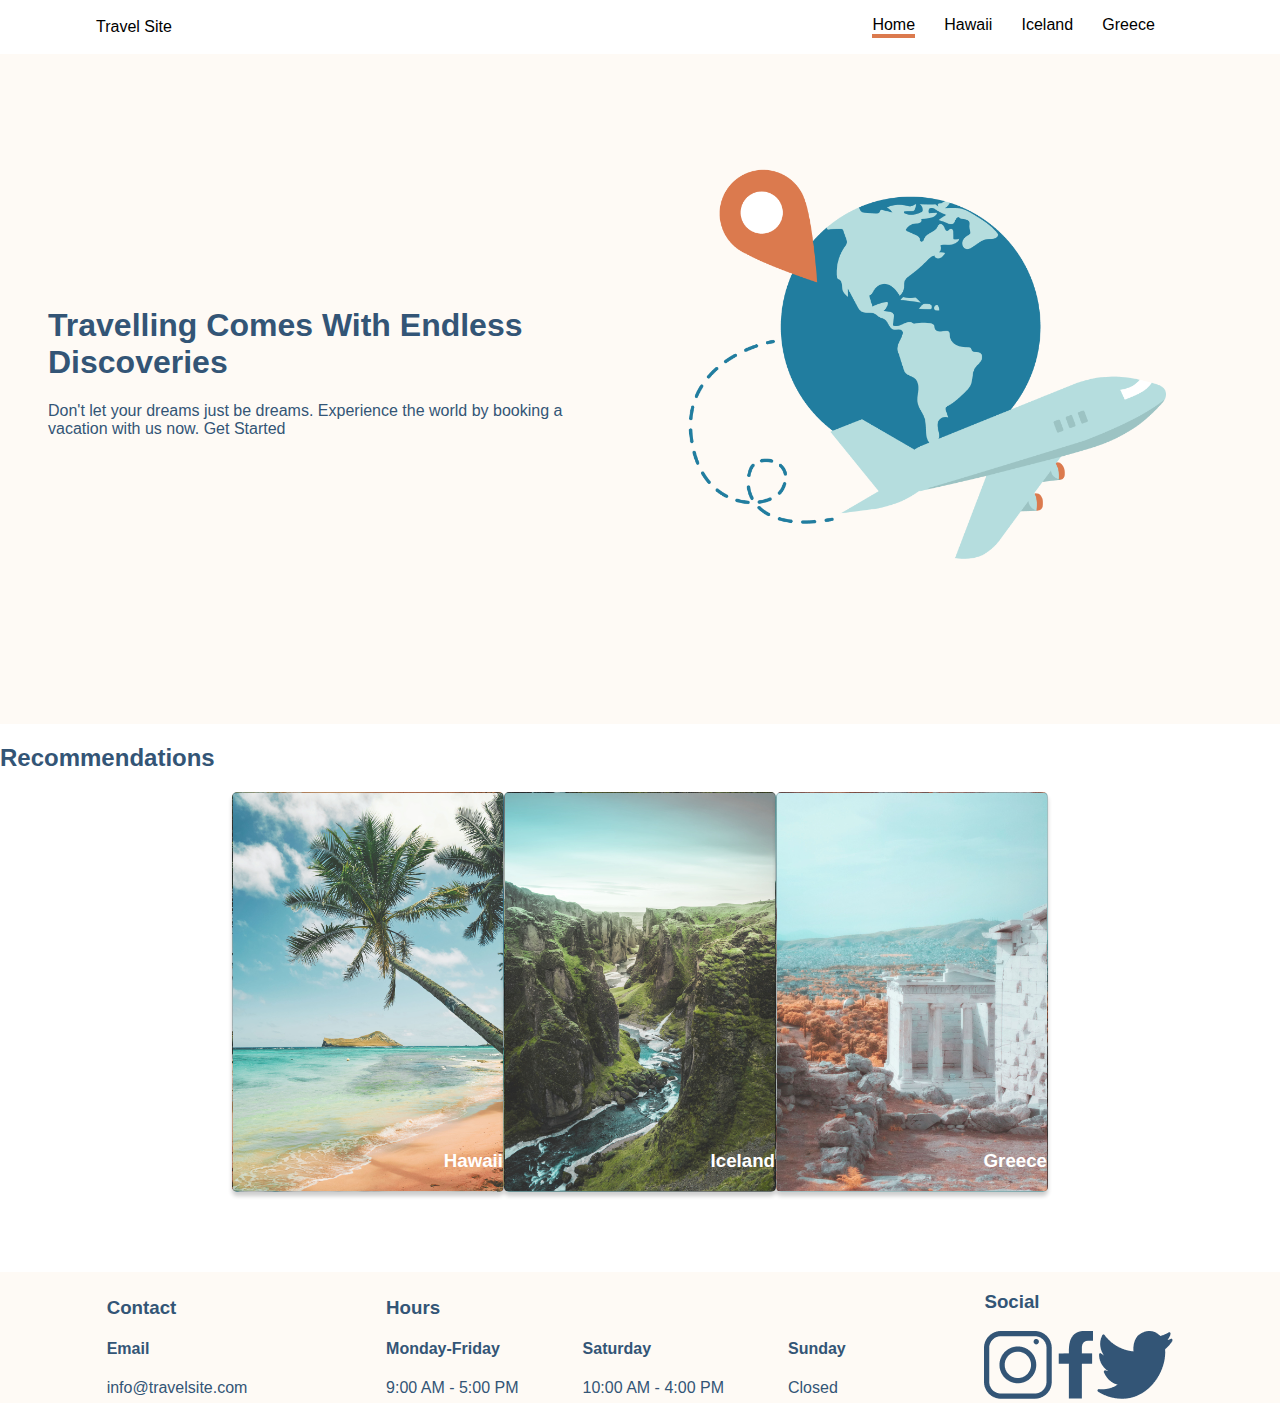
==== index.html @ 90b5f325 "add border bottom to nav link of current page" ====
<!DOCTYPE html>
<html lang="en">
<head>
    <meta charset="UTF-8">
    <meta http-equiv="X-UA-Compatible" content="IE=edge">
    <meta name="viewport" content="width=device-width, initial-scale=1.0">
    <title>Travel Site</title>
    <link rel="stylesheet" href="./css/global.css">
    <link rel="stylesheet" href="./css/main.css">
</head>

<body>
    
<header>
    <nav class="navigation">

        <a href="./index.html" class="navigation__link navigation__link--logo">Travel Site</a>
        <ul class="navigation__list">
        
            <a href="./index.html" class="navigation__link">
                <li class="navigation__item navigation__item--selected">Home</li>
            </a>
            <a href="./pages/hawaii.html" class="navigation__link">
                <li class="navigation__item">Hawaii</li>
            </a>
            <a href="./pages/iceland.html" class="navigation__link">
                <li class="navigation__item">Iceland</li>
            </a>
            <a href="./pages/greece.html" class="navigation__link">
                <li class="navigation__item">Greece</li>
            </a>
        </ul>

    </nav>
</header>
    

<main>
        <section  class="hero">
            <div class="hero__section">
                <h1>Travelling Comes With Endless Discoveries</h1>
                <span>Don't let your dreams just be dreams. Experience the world by booking a vacation with us now.</span>
                <span>Get Started</span>
            </div>
            <div class="hero__section">
                <img src="./assets/hero.png" alt="airplane travel image" class="hero__image">
            </div>
        </section>

        <section>
            <h2>Recommendations</h2>

            <div class="card-container">


                <a href="./pages/hawaii.html" class="card__link card__link--hawaii">
                        <h3 class="card__destination">Hawaii</h3>
                </a>
                <a href="./pages/iceland.html" class="card__link card__link--iceland">
                            <h3 class="card__destination">Iceland</h3>
                </a>
                <a href="./pages/greece.html" class="card__link card__link--greece">
                        <h3 class="card__destination">Greece</h3>
                    
                </a>
            </div>
        </section>

</main>

<footer class="footer">

    <section class="footer-section">
        <h3>Contact</h3>

        <h4>Email</h4>
        <span>info@travelsite.com</span>

    </section>
    <section class="footer-section footer-section__hours">
        <div class="footer-section__div">
            <h3>Hours</h3>
        
            <h4>Monday-Friday</h4>
            <span>9:00 AM - 5:00 PM</span>
        </div>
    

        <div class="footer-section__div footer-section__bottom">
            <h4>Saturday</h4>
            <span>10:00 AM - 4:00 PM</span>
        </div>
        
    
        <div class="footer-section__div footer-section__bottom">
            <h4>Sunday</h4>
            <span>Closed</span>
        </div>
        
    </section>

    <section class="footer-section">
        <h3>Social</h3>
        <a href="http://www.instagram.com"><img src="./assets/icon-instagram.png" alt="instagram"></a>
        <a href="http://www.facebook.com"><img src="./assets/icon-facebook.png" alt="facebook"></a>
        <a href="http://www.twitter.com"><img src="./assets/icon-twitter.png" alt="twitter"></a>
    </section>


</footer>











</body>
</html>
---- css/global.css ----
*, *::before, *::after {
    box-sizing: border-box;
}

body {
    font-family: Verdana, Geneva, Tahoma, sans-serif;
    background-color: #FFF;
    color:#335576;
    padding: 0;
    margin: 0;
}

.navigation {
    display: flex;
    justify-content: space-between;
    align-items: center;
    position: fixed;
    top: 0;
    background-color: #FFF;
    width: 100%;
    padding: 0 6em;
}

.navigation__text,
.navigation__link {
    color: #000;
}

.navigation__list {
    display: flex;
    justify-content: space-evenly;
    width: 35%;

}

.navigation__list,
.card__list {
    list-style-type: none;
}

.navigation__link,
.card__link {
    text-decoration: none;
}



.hero,
.footer {
    background-color: #FEFAF5;
}

.card-container {
    display: flex;
    justify-content: center;
    padding-bottom: 5em;
}

.card__div, 
.card__link {
    height: 25rem;
    width: 17rem;
    border: 1px solid rgba(0,0,0,0.2); 
    border-radius: 5px;
    box-shadow: 0 4px 4px rgba(0,0,0,0.2);
}

.card__link {
    display: flex;
}


.footer {
    display: flex;
    justify-content: space-evenly;
    align-items: center;
}

.footer-section__hours {
 display: flex;
}

.footer-section__div {
    padding: 0 2em;
}

.footer-section__bottom {
    align-self: flex-end;
}
---- css/main.css ----
.navigation__item--selected {
    border-bottom: 4px solid #DB7A4E;
}

.hero {
    display: flex;
    align-items: center;
    padding: 7em 0;
}

.hero__section {
    width: 50%;
    padding: 3em;
}

.hero__image {
    height: 25em;
}

.card__link {
    background-position: center;
    background-size: 100% 100%;
    justify-content: flex-end;
}


.card__image {
    height: 20em;

}

.card__link--hawaii {
    background-image: url(../assets/hawaii.jpg);
}

.card__link--iceland {
    background-image: url(../assets/iceland.jpg);

}

.card__link--greece {
    background-image: url(../assets/greece.jpg);
}

.card__destination {
    align-self: flex-end;
    justify-self: center;
    color: #FFF;
}
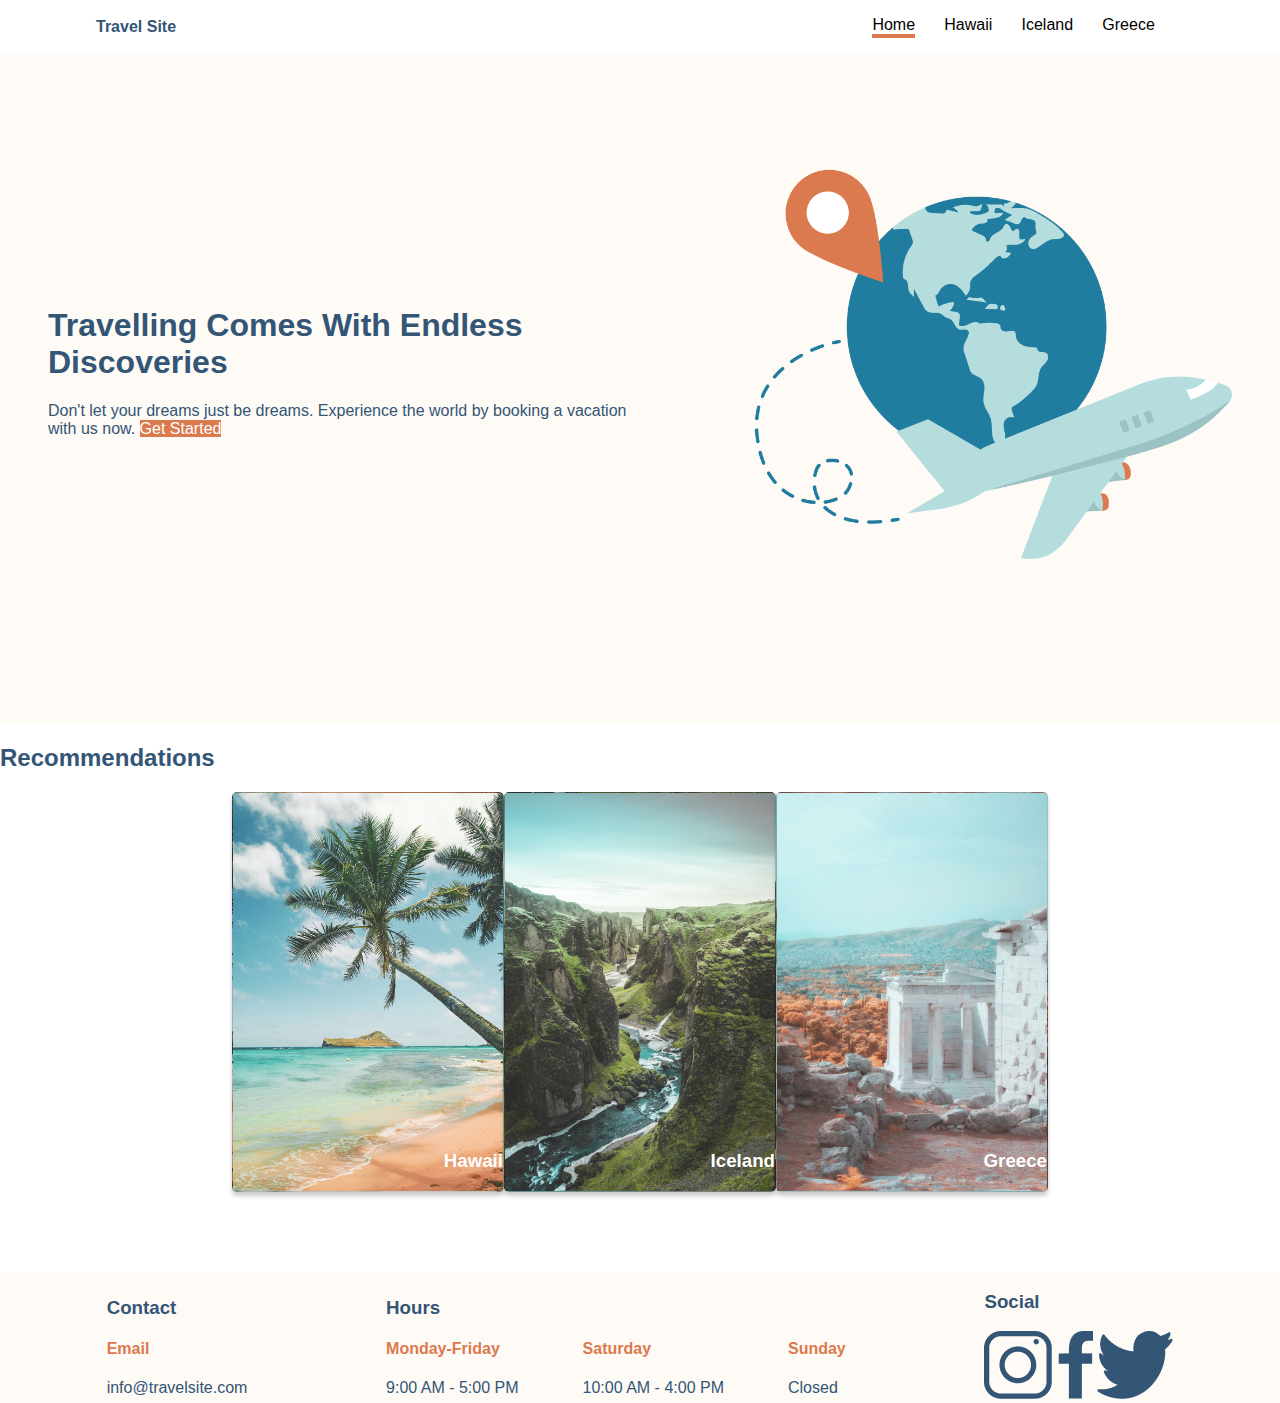
==== commit 4fb4dfc9: "style pages according to visual design requirements" ====
--- a/index.html
+++ b/index.html
@@ -40,7 +40,7 @@
             <div class="hero__section">
                 <h1>Travelling Comes With Endless Discoveries</h1>
                 <span>Don't let your dreams just be dreams. Experience the world by booking a vacation with us now.</span>
-                <span>Get Started</span>
+                <span class="hero__button">Get Started</span>
             </div>
             <div class="hero__section">
                 <img src="./assets/hero.png" alt="airplane travel image" class="hero__image">
@@ -73,7 +73,7 @@
     <section class="footer-section">
         <h3>Contact</h3>
 
-        <h4>Email</h4>
+        <h4 class="footer__subtitle">Email</h4>
         <span>info@travelsite.com</span>
 
     </section>
@@ -81,19 +81,19 @@
         <div class="footer-section__div">
             <h3>Hours</h3>
         
-            <h4>Monday-Friday</h4>
+            <h4 class="footer__subtitle">Monday-Friday</h4>
             <span>9:00 AM - 5:00 PM</span>
         </div>
     
 
         <div class="footer-section__div footer-section__bottom">
-            <h4>Saturday</h4>
+            <h4 class="footer__subtitle">Saturday</h4>
             <span>10:00 AM - 4:00 PM</span>
         </div>
         
     
         <div class="footer-section__div footer-section__bottom">
-            <h4>Sunday</h4>
+            <h4 class="footer__subtitle">Sunday</h4>
             <span>Closed</span>
         </div>
         
--- a/css/global.css
+++ b/css/global.css
@@ -41,6 +41,11 @@
 .navigation__link,
 .card__link {
     text-decoration: none;
+}
+
+.navigation__link--logo {
+    color: #335576;
+    font-weight: 800;
 }
 
 
@@ -88,6 +93,9 @@
     align-self: flex-end;
 }
 
+.footer__subtitle {
+    color: #DB7A4E;
+}
 
 
 
--- a/css/main.css
+++ b/css/main.css
@@ -9,8 +9,12 @@
 }
 
 .hero__section {
-    width: 50%;
     padding: 3em;
+}
+
+.hero__button {
+    background-color: #DB7A4E;
+    color: #FFF;
 }
 
 .hero__image {
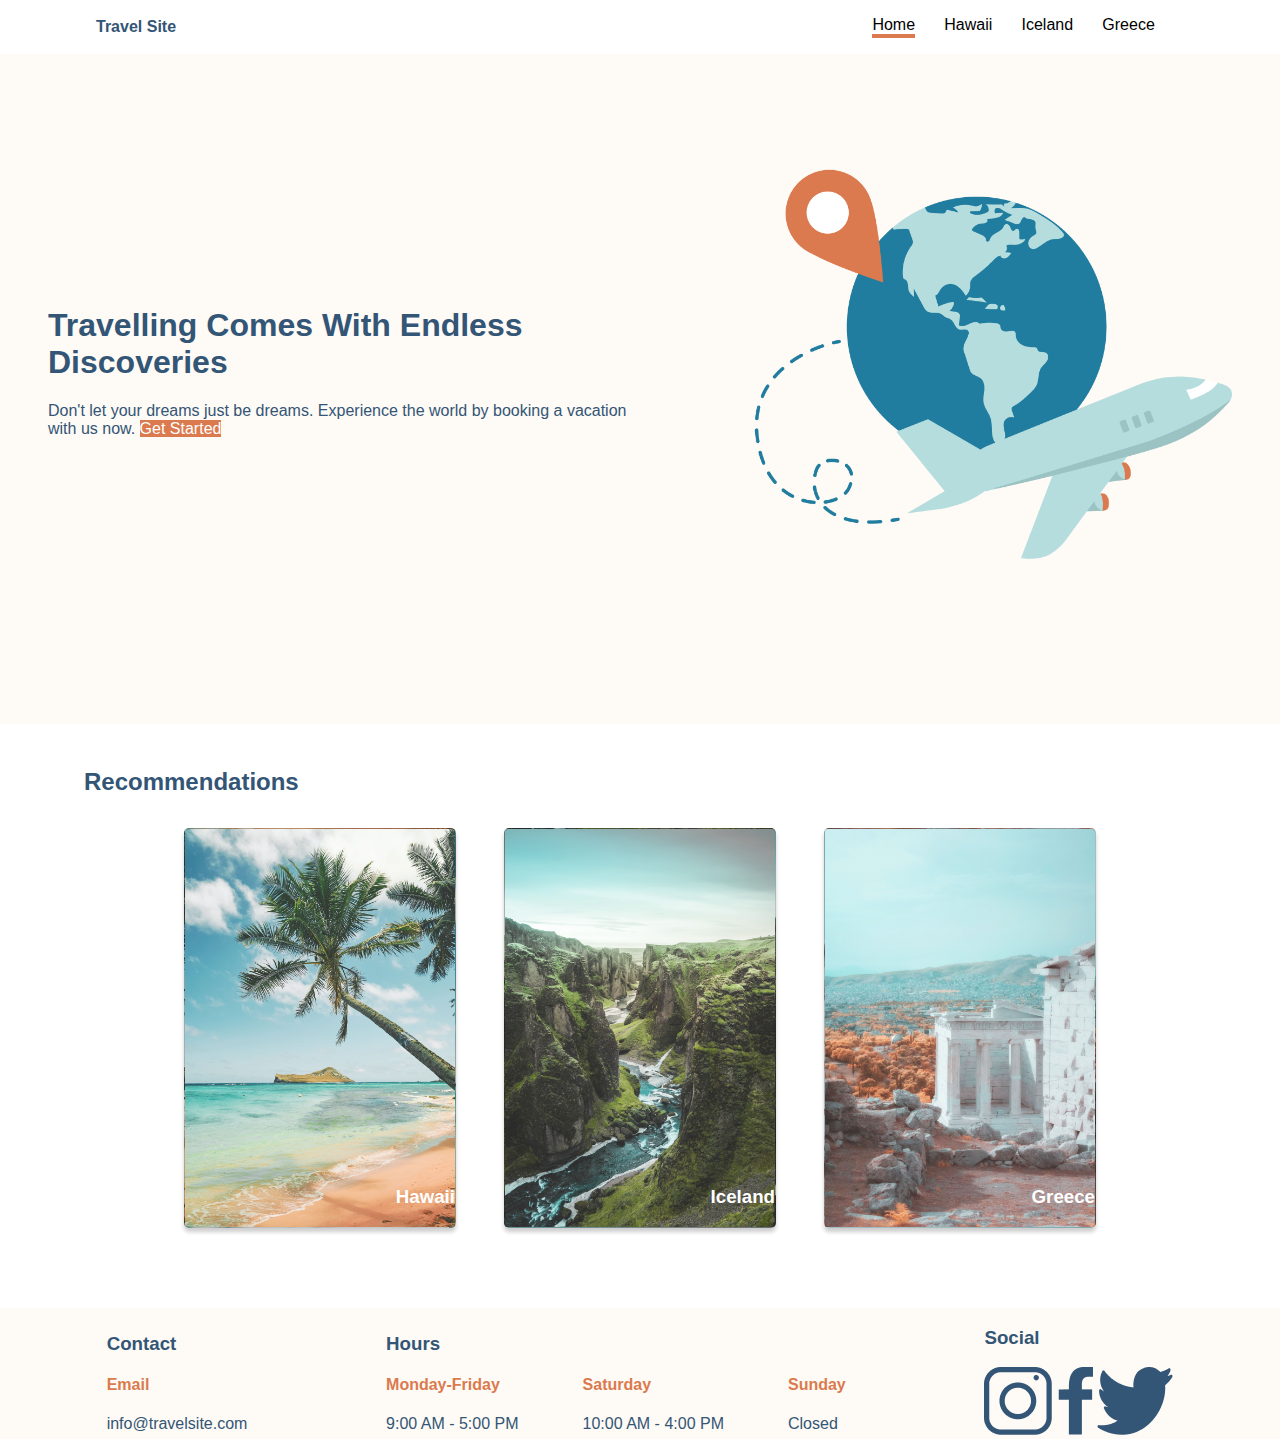
==== commit acb819b3: "style card components according to mockup" ====
--- a/index.html
+++ b/index.html
@@ -47,8 +47,8 @@
             </div>
         </section>
 
-        <section>
-            <h2>Recommendations</h2>
+        <section class="recommendations">
+            <h2 class="recommendations__title">Recommendations</h2>
 
             <div class="card-container">
 
--- a/css/global.css
+++ b/css/global.css
@@ -70,6 +70,11 @@
     box-shadow: 0 4px 4px rgba(0,0,0,0.2);
 }
 
+.card__div--middle,
+.card__link--iceland {
+    margin: 0 3em;
+}
+
 .card__link {
     display: flex;
 }
--- a/css/main.css
+++ b/css/main.css
@@ -19,6 +19,10 @@
 
 .hero__image {
     height: 25em;
+}
+
+.recommendations__title {
+    padding: 1em 0 0.5em 3.5em;
 }
 
 .card__link {
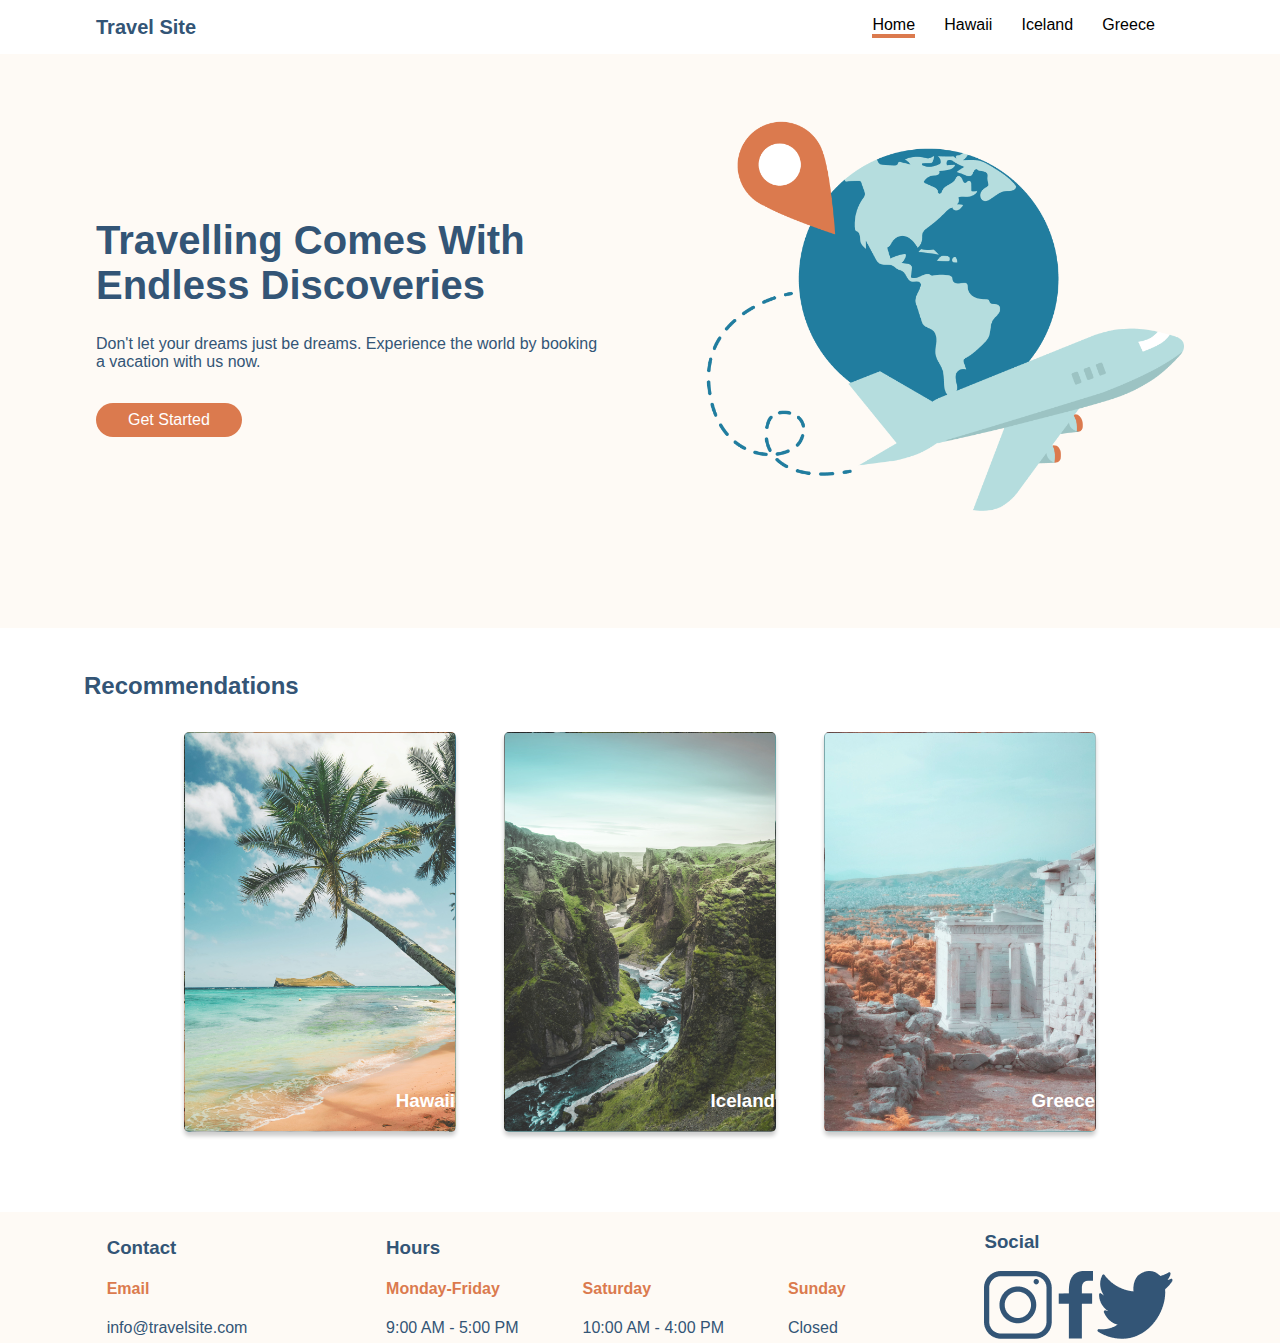
==== commit 1d3eb048: "style hero section according to mockup" ====
--- a/index.html
+++ b/index.html
@@ -37,9 +37,9 @@
 
 <main>
         <section  class="hero">
-            <div class="hero__section">
-                <h1>Travelling Comes With Endless Discoveries</h1>
-                <span>Don't let your dreams just be dreams. Experience the world by booking a vacation with us now.</span>
+            <div class="hero-section">
+                <h1 class="hero__title">Travelling Comes With Endless Discoveries</h1>
+                <span class="hero__text">Don't let your dreams just be dreams. Experience the world by booking a vacation with us now.</span>
                 <span class="hero__button">Get Started</span>
             </div>
             <div class="hero__section">
--- a/css/global.css
+++ b/css/global.css
@@ -46,6 +46,7 @@
 .navigation__link--logo {
     color: #335576;
     font-weight: 800;
+    font-size: 1.25rem;
 }
 
 
--- a/css/main.css
+++ b/css/main.css
@@ -8,17 +8,31 @@
     padding: 7em 0;
 }
 
-.hero__section {
-    padding: 3em;
+.hero-section {
+    padding: 0 6em;
+}
+
+.hero__title {
+    font-size: 2.5em;
+}
+
+.hero__text {
+    display: inline-block;
 }
 
 .hero__button {
     background-color: #DB7A4E;
     color: #FFF;
+    display: block;
+    width: fit-content;
+    padding: 0.5em 2em;
+    border-radius: 20px;
+    margin-top: 2em;
 }
 
 .hero__image {
     height: 25em;
+    padding-right: 6em;
 }
 
 .recommendations__title {
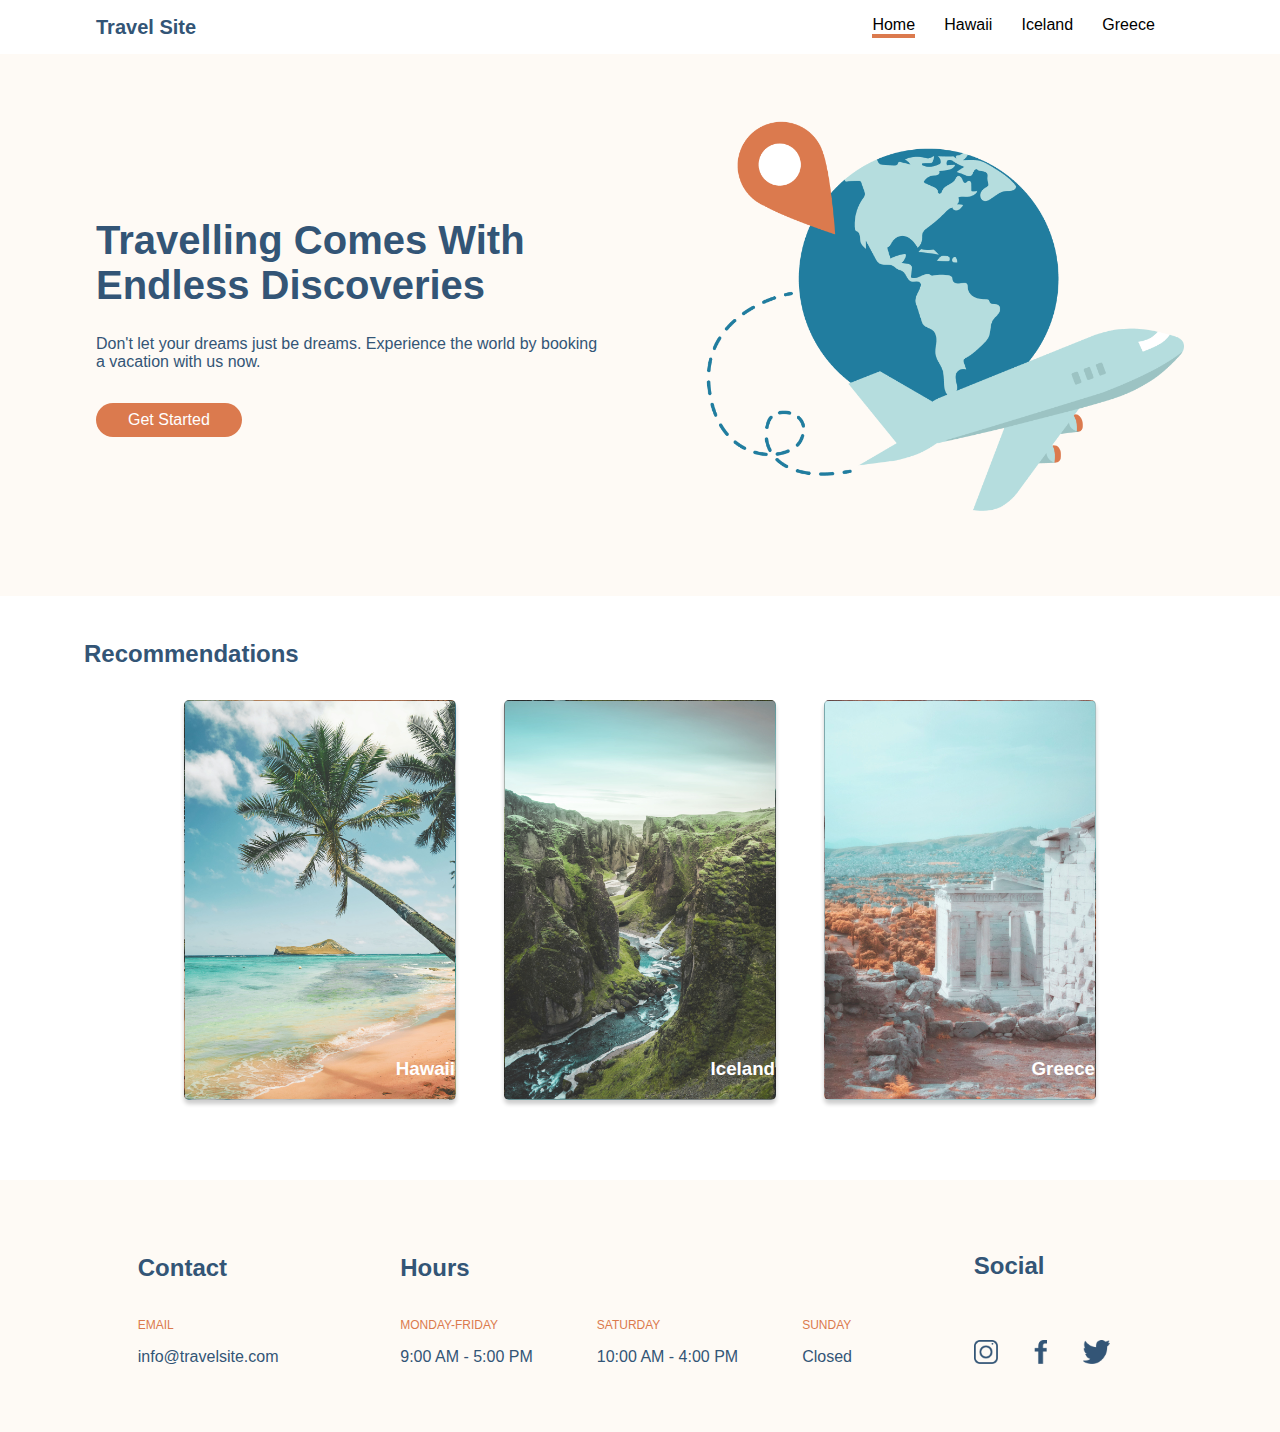
==== commit a9d80dba: "style footer according to mockups" ====
--- a/index.html
+++ b/index.html
@@ -71,39 +71,39 @@
 <footer class="footer">
 
     <section class="footer-section">
-        <h3>Contact</h3>
+        <h3 class="footer__title">Contact</h3>
 
         <h4 class="footer__subtitle">Email</h4>
-        <span>info@travelsite.com</span>
+        <span class="footer__text">info@travelsite.com</span>
 
     </section>
     <section class="footer-section footer-section__hours">
         <div class="footer-section__div">
-            <h3>Hours</h3>
+            <h3 class="footer__title">Hours</h3>
         
             <h4 class="footer__subtitle">Monday-Friday</h4>
-            <span>9:00 AM - 5:00 PM</span>
+            <span class="footer__text">9:00 AM - 5:00 PM</span>
         </div>
     
 
         <div class="footer-section__div footer-section__bottom">
             <h4 class="footer__subtitle">Saturday</h4>
-            <span>10:00 AM - 4:00 PM</span>
+            <span class="footer__text">10:00 AM - 4:00 PM</span>
         </div>
         
     
         <div class="footer-section__div footer-section__bottom">
             <h4 class="footer__subtitle">Sunday</h4>
-            <span>Closed</span>
+            <span class="footer__text">Closed</span>
         </div>
         
     </section>
 
     <section class="footer-section">
-        <h3>Social</h3>
-        <a href="http://www.instagram.com"><img src="./assets/icon-instagram.png" alt="instagram"></a>
-        <a href="http://www.facebook.com"><img src="./assets/icon-facebook.png" alt="facebook"></a>
-        <a href="http://www.twitter.com"><img src="./assets/icon-twitter.png" alt="twitter"></a>
+        <h3 class="footer__title">Social</h3>
+        <a href="http://www.instagram.com"><img src="./assets/icon-instagram.png" alt="instagram" class="footer__icon"></a>
+        <a href="http://www.facebook.com"><img src="./assets/icon-facebook.png" alt="facebook" class="footer__icon"></a>
+        <a href="http://www.twitter.com"><img src="./assets/icon-twitter.png" alt="twitter" class="footer__icon"></a>
     </section>
 
 
--- a/css/global.css
+++ b/css/global.css
@@ -85,23 +85,37 @@
     display: flex;
     justify-content: space-evenly;
     align-items: center;
+    padding: 3em 3em 4em 3em;
+}
+
+.footer__title {
+    font-size: 1.5em;
+    padding-bottom: 0.5em;
+}
+
+.footer__subtitle {
+    color: #DB7A4E;
+    font-size: 0.75em;
+    text-transform: uppercase;
+    font-weight: 300;
 }
 
 .footer-section__hours {
- display: flex;
+    display: flex;
 }
 
 .footer-section__div {
     padding: 0 2em;
 }
-
 .footer-section__bottom {
     align-self: flex-end;
 }
 
-.footer__subtitle {
-    color: #DB7A4E;
+.footer__icon {
+    height: 1.5em;
+    margin: 1.5em 2em 0 0;
 }
 
 
 
+
--- a/css/main.css
+++ b/css/main.css
@@ -5,7 +5,7 @@
 .hero {
     display: flex;
     align-items: center;
-    padding: 7em 0;
+    padding: 7em 0 5em 0;
 }
 
 .hero-section {
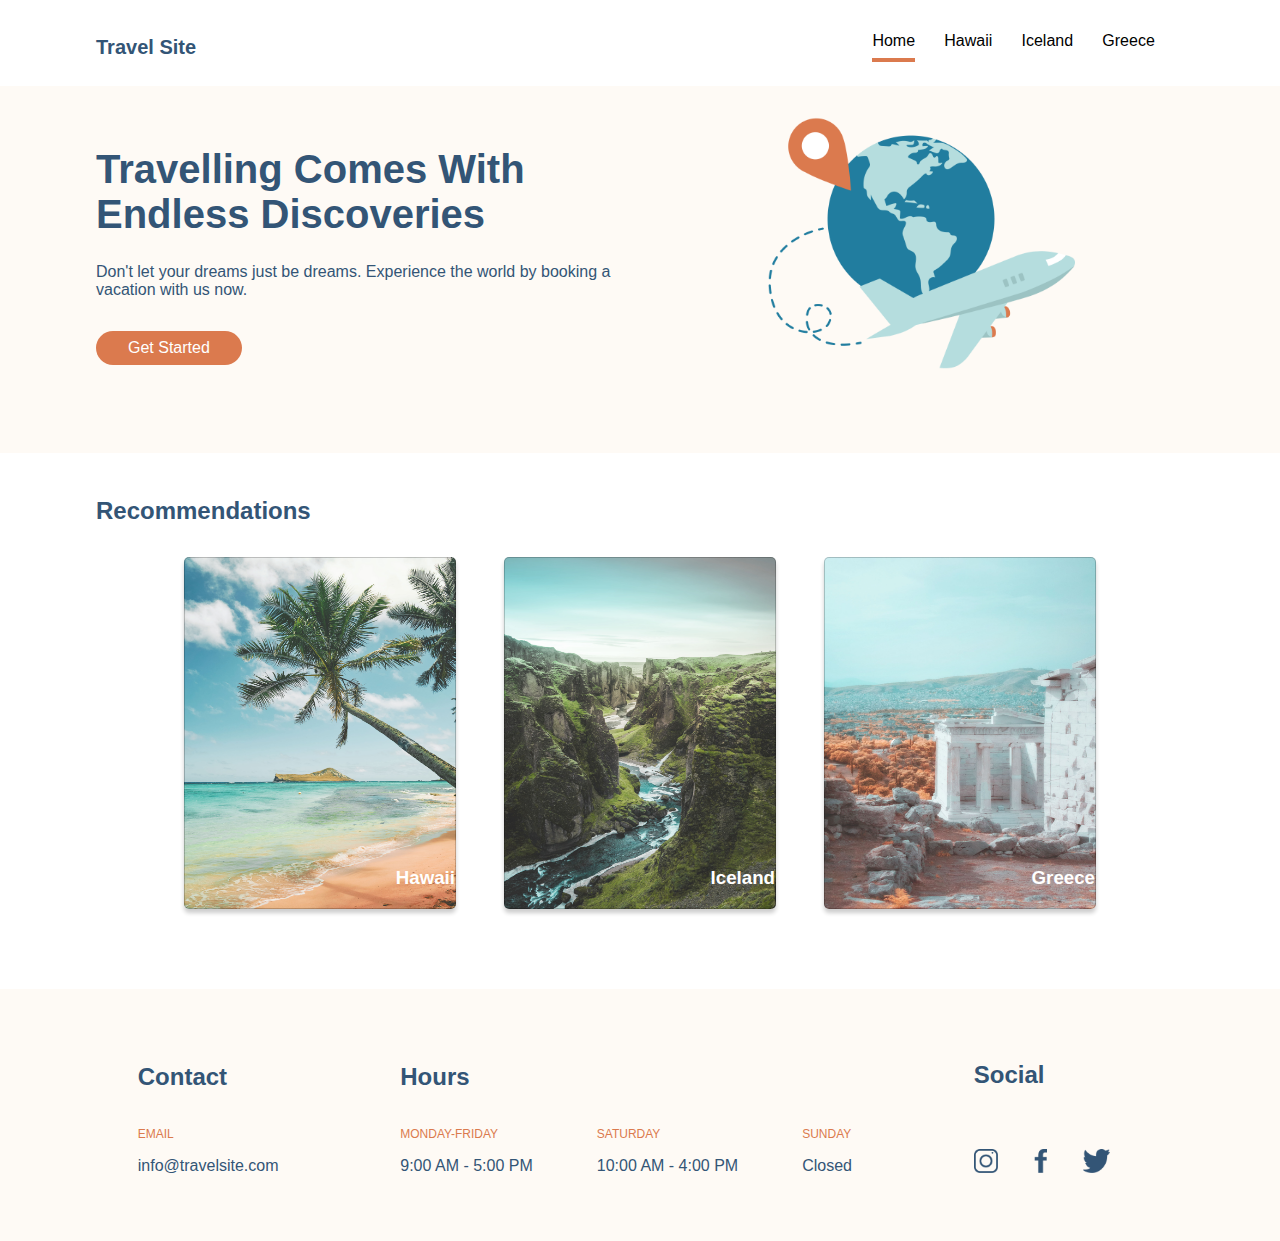
==== commit ac36fe0a: "resize hero image" ====
--- a/index.html
+++ b/index.html
@@ -37,12 +37,12 @@
 
 <main>
         <section  class="hero">
-            <div class="hero-section">
+            <div class="hero-section hero-section--text">
                 <h1 class="hero__title">Travelling Comes With Endless Discoveries</h1>
                 <span class="hero__text">Don't let your dreams just be dreams. Experience the world by booking a vacation with us now.</span>
                 <span class="hero__button">Get Started</span>
             </div>
-            <div class="hero__section">
+            <div class="hero__section hero-section--image ">
                 <img src="./assets/hero.png" alt="airplane travel image" class="hero__image">
             </div>
         </section>
--- a/css/global.css
+++ b/css/global.css
@@ -8,6 +8,7 @@
     color:#335576;
     padding: 0;
     margin: 0;
+    width: 100vw;
 }
 
 .navigation {
@@ -16,9 +17,10 @@
     align-items: center;
     position: fixed;
     top: 0;
+    width: 100%;
     background-color: #FFF;
-    width: 100%;
-    padding: 0 6em;
+    padding: 1em 6em 0.5em 6em;
+
 }
 
 .navigation__text,
@@ -49,6 +51,10 @@
     font-size: 1.25rem;
 }
 
+.navigation__item {
+    padding-bottom: 0.5em;
+}
+
 
 
 .hero,
@@ -64,7 +70,7 @@
 
 .card__div, 
 .card__link {
-    height: 25rem;
+    height: 22rem;
     width: 17rem;
     border: 1px solid rgba(0,0,0,0.2); 
     border-radius: 5px;
@@ -86,6 +92,7 @@
     justify-content: space-evenly;
     align-items: center;
     padding: 3em 3em 4em 3em;
+
 }
 
 .footer__title {
--- a/css/main.css
+++ b/css/main.css
@@ -3,13 +3,23 @@
 }
 
 .hero {
+    background-color: #FEFAF5;
     display: flex;
     align-items: center;
+    justify-content: space-between;
     padding: 7em 0 5em 0;
 }
 
 .hero-section {
     padding: 0 6em;
+}
+
+.hero-section--text {
+    width: 60%;
+}
+
+.hero-section--image {
+    width: 40%;
 }
 
 .hero__title {
@@ -31,17 +41,16 @@
 }
 
 .hero__image {
-    height: 25em;
-    padding-right: 6em;
+    width: 60%;
 }
 
 .recommendations__title {
-    padding: 1em 0 0.5em 3.5em;
+    padding: 1em 0 0.5em 4em;
 }
 
 .card__link {
     background-position: center;
-    background-size: 100% 100%;
+    background-size: 101% 101%;
     justify-content: flex-end;
 }
 
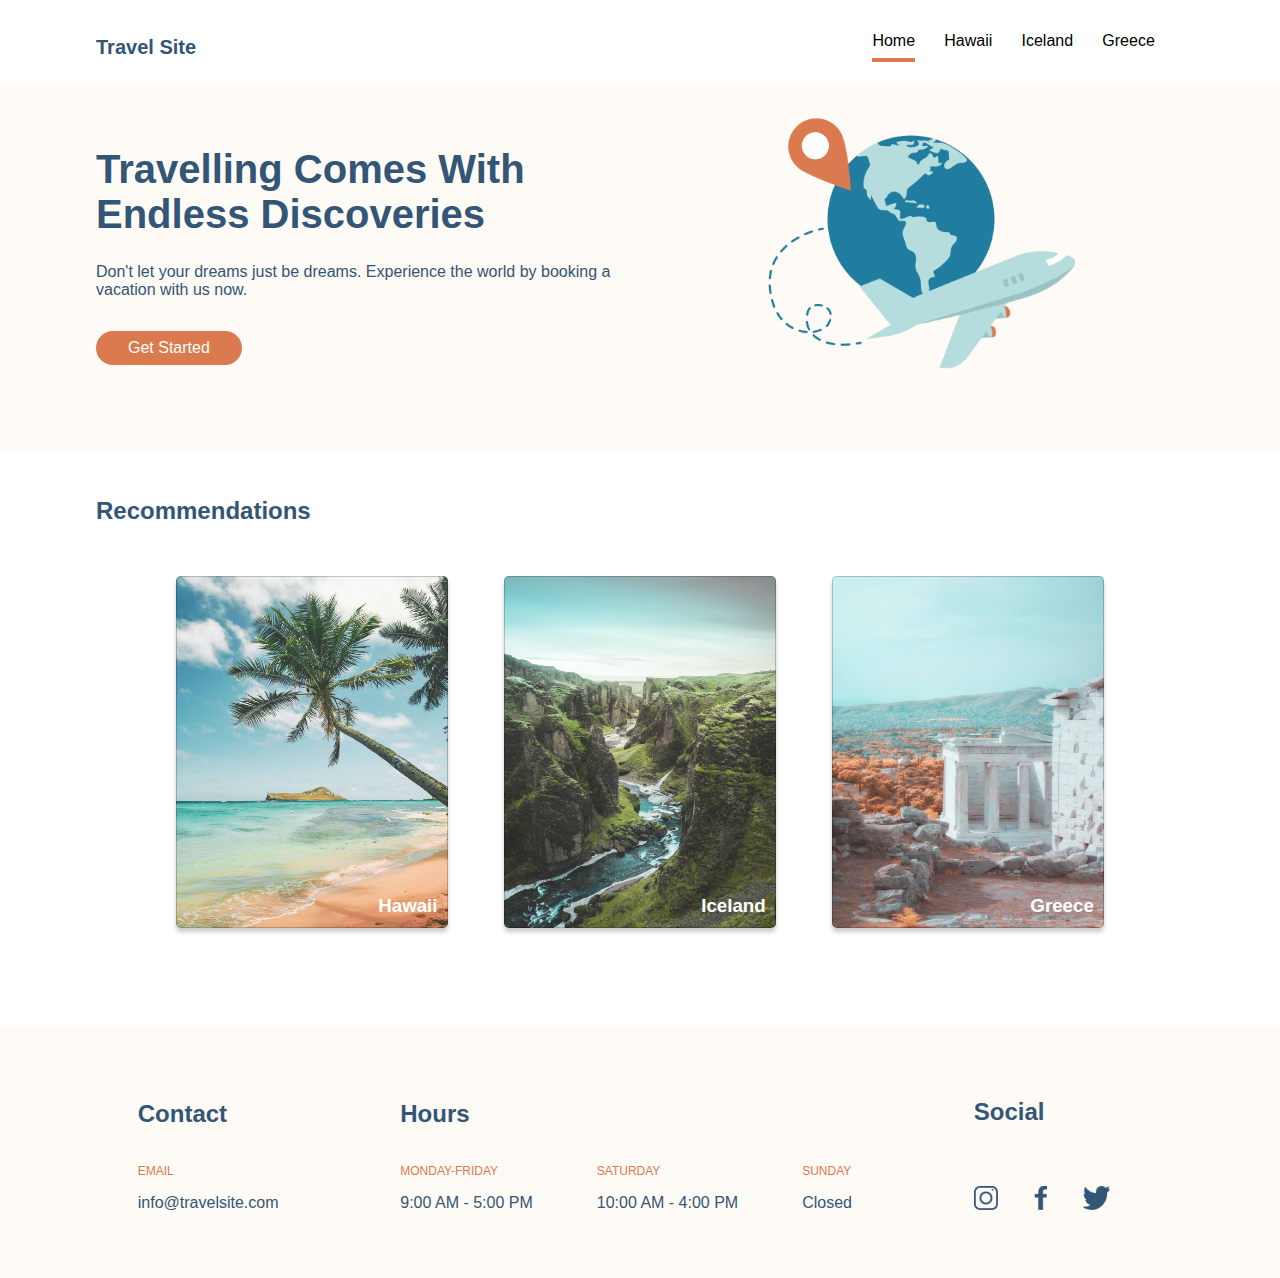
==== commit 5c4f1587: "fix anchor tags, remove extra spacing" ====
--- a/index.html
+++ b/index.html
@@ -1,5 +1,6 @@
 <!DOCTYPE html>
 <html lang="en">
+
 <head>
     <meta charset="UTF-8">
     <meta http-equiv="X-UA-Compatible" content="IE=edge">
@@ -10,114 +11,83 @@
 </head>
 
 <body>
-    
-<header>
-    <nav class="navigation">
-
-        <a href="./index.html" class="navigation__link navigation__link--logo">Travel Site</a>
-        <ul class="navigation__list">
-        
-            <a href="./index.html" class="navigation__link">
-                <li class="navigation__item navigation__item--selected">Home</li>
-            </a>
-            <a href="./pages/hawaii.html" class="navigation__link">
-                <li class="navigation__item">Hawaii</li>
-            </a>
-            <a href="./pages/iceland.html" class="navigation__link">
-                <li class="navigation__item">Iceland</li>
-            </a>
-            <a href="./pages/greece.html" class="navigation__link">
-                <li class="navigation__item">Greece</li>
-            </a>
-        </ul>
-
-    </nav>
-</header>
-    
-
-<main>
-        <section  class="hero">
+    <header>
+        <nav class="navigation">
+            <a href="./index.html" class="navigation__link navigation__link--logo">Travel Site</a>
+            <ul class="navigation__list">
+                <li class="navigation__item navigation__item--selected">
+                    <a href="./index.html" class="navigation__link">Home</a>
+                </li>
+                <li class="navigation__item">
+                    <a href="./pages/hawaii.html" class="navigation__link">Hawaii</a>
+                </li>
+                <li class="navigation__item">
+                    <a href="./pages/iceland.html" class="navigation__link">Iceland</a>
+                </li>
+                <li class="navigation__item">
+                    <a href="./pages/greece.html" class="navigation__link">Greece</a>
+                </li>
+            </ul>
+        </nav>
+    </header>
+    <main>
+        <section class="hero">
             <div class="hero-section hero-section--text">
                 <h1 class="hero__title">Travelling Comes With Endless Discoveries</h1>
-                <span class="hero__text">Don't let your dreams just be dreams. Experience the world by booking a vacation with us now.</span>
+                <span class="hero__text">Don't let your dreams just be dreams. Experience the world by booking a
+                    vacation with us now.</span>
                 <span class="hero__button">Get Started</span>
             </div>
             <div class="hero__section hero-section--image ">
                 <img src="./assets/hero.png" alt="airplane travel image" class="hero__image">
             </div>
         </section>
-
         <section class="recommendations">
             <h2 class="recommendations__title">Recommendations</h2>
-
             <div class="card-container">
-
-
-                <a href="./pages/hawaii.html" class="card__link card__link--hawaii">
-                        <h3 class="card__destination">Hawaii</h3>
-                </a>
-                <a href="./pages/iceland.html" class="card__link card__link--iceland">
-                            <h3 class="card__destination">Iceland</h3>
-                </a>
-                <a href="./pages/greece.html" class="card__link card__link--greece">
-                        <h3 class="card__destination">Greece</h3>
-                    
-                </a>
+                <h3 class="card__destination">
+                    <a href="./pages/hawaii.html" class="card__link card__link--hawaii">Hawaii</a>
+                </h3>
+                <h3 class="card__destination">
+                    <a href="./pages/iceland.html" class="card__link card__link--iceland">Iceland</a>
+                </h3>
+                <h3 class="card__destination">
+                    <a href="./pages/greece.html" class="card__link card__link--greece">Greece</a>
+                </h3>
             </div>
         </section>
+    </main>
+    <footer class="footer">
+        <section class="footer-section">
+            <h3 class="footer__title">Contact</h3>
+            <h4 class="footer__subtitle">Email</h4>
+            <span class="footer__text">info@travelsite.com</span>
+        </section>
+        <section class="footer-section footer-section__hours">
+            <div class="footer-section__div">
+                <h3 class="footer__title">Hours</h3>
+                <h4 class="footer__subtitle">Monday-Friday</h4>
+                <span class="footer__text">9:00 AM - 5:00 PM</span>
+            </div>
+            <div class="footer-section__div footer-section__bottom">
+                <h4 class="footer__subtitle">Saturday</h4>
+                <span class="footer__text">10:00 AM - 4:00 PM</span>
+            </div>
+            <div class="footer-section__div footer-section__bottom">
+                <h4 class="footer__subtitle">Sunday</h4>
+                <span class="footer__text">Closed</span>
+            </div>
+        </section>
+        <section class="footer-section">
+            <h3 class="footer__title">Social</h3>
+            <a href="http://www.instagram.com" target="_blank"><img src="./assets/icon-instagram.png" alt="instagram"
+                    class="footer__icon"></a>
+            <a href="http://www.facebook.com" target="_blank"><img src="./assets/icon-facebook.png" alt="facebook"
+                    class="footer__icon"></a>
+            <a href="http://www.twitter.com" target="_blank"><img src="./assets/icon-twitter.png" alt="twitter"
+                    class="footer__icon"></a>
+        </section>
+    </footer>
+</body>
 
-</main>
-
-<footer class="footer">
-
-    <section class="footer-section">
-        <h3 class="footer__title">Contact</h3>
-
-        <h4 class="footer__subtitle">Email</h4>
-        <span class="footer__text">info@travelsite.com</span>
-
-    </section>
-    <section class="footer-section footer-section__hours">
-        <div class="footer-section__div">
-            <h3 class="footer__title">Hours</h3>
-        
-            <h4 class="footer__subtitle">Monday-Friday</h4>
-            <span class="footer__text">9:00 AM - 5:00 PM</span>
-        </div>
-    
-
-        <div class="footer-section__div footer-section__bottom">
-            <h4 class="footer__subtitle">Saturday</h4>
-            <span class="footer__text">10:00 AM - 4:00 PM</span>
-        </div>
-        
-    
-        <div class="footer-section__div footer-section__bottom">
-            <h4 class="footer__subtitle">Sunday</h4>
-            <span class="footer__text">Closed</span>
-        </div>
-        
-    </section>
-
-    <section class="footer-section">
-        <h3 class="footer__title">Social</h3>
-        <a href="http://www.instagram.com"><img src="./assets/icon-instagram.png" alt="instagram" class="footer__icon"></a>
-        <a href="http://www.facebook.com"><img src="./assets/icon-facebook.png" alt="facebook" class="footer__icon"></a>
-        <a href="http://www.twitter.com"><img src="./assets/icon-twitter.png" alt="twitter" class="footer__icon"></a>
-    </section>
-
-
-</footer>
-
-
-
-
-
-
-
-
-
-
-
-</body>
 </html>--- a/css/global.css
+++ b/css/global.css
@@ -1,11 +1,13 @@
-*, *::before, *::after {
+*,
+*::before,
+*::after {
     box-sizing: border-box;
 }
 
 body {
     font-family: Verdana, Geneva, Tahoma, sans-serif;
     background-color: #FFF;
-    color:#335576;
+    color: #335576;
     padding: 0;
     margin: 0;
     width: 100vw;
@@ -20,7 +22,6 @@
     width: 100%;
     background-color: #FFF;
     padding: 1em 6em 0.5em 6em;
-
 }
 
 .navigation__text,
@@ -32,12 +33,11 @@
     display: flex;
     justify-content: space-evenly;
     width: 35%;
-
 }
 
 .navigation__list,
 .card__list {
-    list-style-type: none;
+    list-style: none;
 }
 
 .navigation__link,
@@ -55,8 +55,6 @@
     padding-bottom: 0.5em;
 }
 
-
-
 .hero,
 .footer {
     background-color: #FEFAF5;
@@ -68,13 +66,13 @@
     padding-bottom: 5em;
 }
 
-.card__div, 
+.card__div,
 .card__link {
     height: 22rem;
     width: 17rem;
-    border: 1px solid rgba(0,0,0,0.2); 
+    border: 1px solid rgba(0, 0, 0, 0.2);
     border-radius: 5px;
-    box-shadow: 0 4px 4px rgba(0,0,0,0.2);
+    box-shadow: 0 4px 4px rgba(0, 0, 0, 0.2);
 }
 
 .card__div--middle,
@@ -86,13 +84,11 @@
     display: flex;
 }
 
-
 .footer {
     display: flex;
     justify-content: space-evenly;
     align-items: center;
     padding: 3em 3em 4em 3em;
-
 }
 
 .footer__title {
@@ -114,6 +110,7 @@
 .footer-section__div {
     padding: 0 2em;
 }
+
 .footer-section__bottom {
     align-self: flex-end;
 }
@@ -123,6 +120,6 @@
     margin: 1.5em 2em 0 0;
 }
 
-
-
-
+.navigation__item:hover {
+    border-bottom: 4px solid #DB7A4E;
+}--- a/css/main.css
+++ b/css/main.css
@@ -26,10 +26,6 @@
     font-size: 2.5em;
 }
 
-.hero__text {
-    display: inline-block;
-}
-
 .hero__button {
     background-color: #DB7A4E;
     color: #FFF;
@@ -48,16 +44,22 @@
     padding: 1em 0 0.5em 4em;
 }
 
+.card__destination {
+    display: flex;
+}
+
 .card__link {
     background-position: center;
     background-size: 101% 101%;
     justify-content: flex-end;
+    align-items: flex-end;
+    color: #FFF;
+    padding: 0.5em;
 }
 
 
 .card__image {
     height: 20em;
-
 }
 
 .card__link--hawaii {
@@ -66,15 +68,8 @@
 
 .card__link--iceland {
     background-image: url(../assets/iceland.jpg);
-
 }
 
 .card__link--greece {
     background-image: url(../assets/greece.jpg);
-}
-
-.card__destination {
-    align-self: flex-end;
-    justify-self: center;
-    color: #FFF;
 }